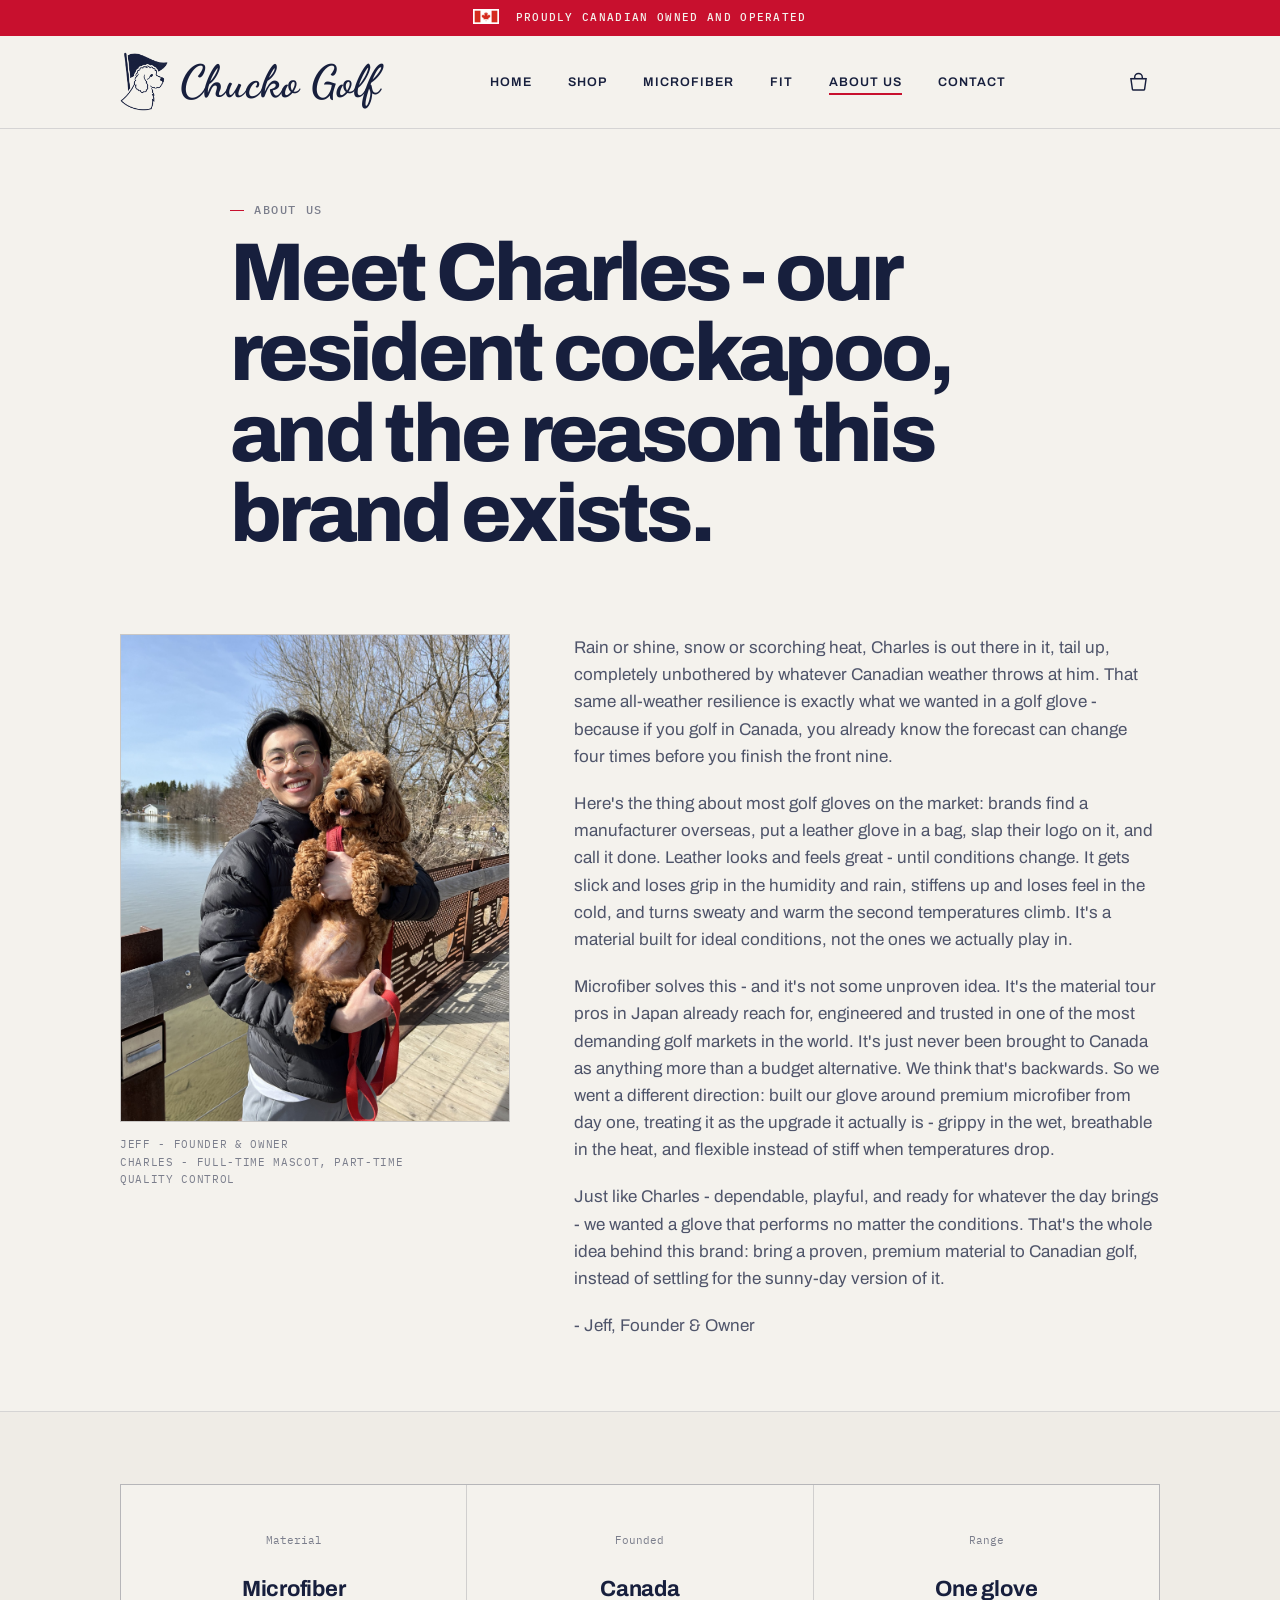
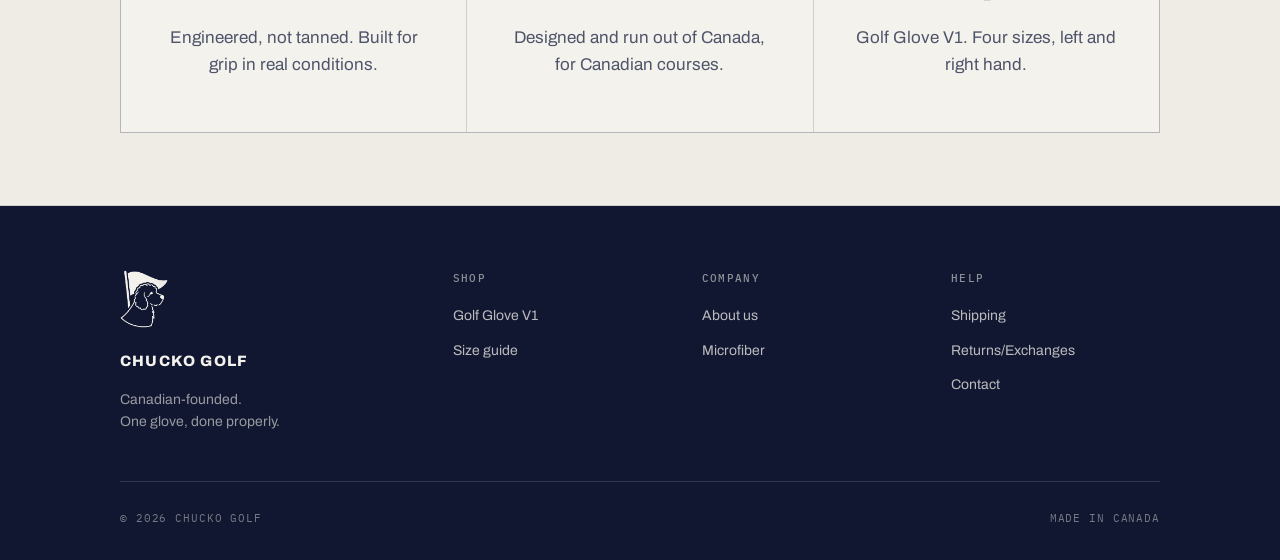
==== about.html @ 83b44443 "Initial commit: Chucko Golf marketing site Home, Shop, About us, Contact, and Returns/Exchanges page" ====
<!DOCTYPE html>
<html lang="en-CA">
<head>
<meta charset="UTF-8">
<meta name="viewport" content="width=device-width, initial-scale=1.0">
<title>About us - Chucko Golf</title>
<meta name="description" content="Meet Charles, the cockapoo behind Chucko Golf, and the reason this brand exists.">
<link rel="stylesheet" href="css/styles.css">
</head>
<body>

<div class="top-banner"><img class="flag-icon" src="uploads/Canada-outline.png" alt="" aria-hidden="true"> Proudly Canadian Owned and Operated</div>

<nav class="site-nav">
  <div class="wrap">
    <a href="index.html" class="nav-brand">
      <img class="logo-mark" src="uploads/logo.png" alt="Chucko Golf logo mark">
      <span class="wordmark">Chucko Golf</span>
    </a>
    <ul class="nav-links">
      <li><a href="index.html">Home</a></li>
      <li><a href="shop.html">Shop</a></li>
      <li><a href="index.html#microfiber">Microfiber</a></li>
      <li><a href="index.html#fit">Fit</a></li>
      <li><a href="about.html" class="current">About us</a></li>
      <li><a href="contact.html">Contact</a></li>
    </ul>
    <div class="nav-right">
      <a href="shop.html" class="basket" aria-label="Basket">
        <svg viewBox="0 0 22 20" fill="none" stroke="currentColor" stroke-width="1.5" aria-hidden="true" focusable="false">
          <line x1="3" y1="7" x2="19" y2="7"/>
          <path d="M3 7h16l-1.6 11.2a1 1 0 0 1-1 .8H5.6a1 1 0 0 1-1-.8L3 7z"/>
          <path d="M7 7V5.5a4 4 0 0 1 8 0V7"/>
        </svg>
      </a>
      <button class="nav-toggle" aria-label="Open menu" aria-expanded="false">
        <span></span>
      </button>
    </div>
  </div>
</nav>

<!-- HERO -->
<section class="about-hero bg-paper no-border" style="padding-bottom:8px;">
  <div class="wrap">
    <p class="eyebrow">About us</p>
    <h1 class="h-display">Meet Charles - our resident cockapoo, and the reason this brand exists.</h1>
  </div>
</section>

<!-- BODY: PHOTO + CLIENT COPY -->
<section class="about-body bg-paper">
  <div class="wrap two-col">
    <div>
      <div class="plate" style="aspect-ratio: 4/5;">
        <img class="plate-photo-img" src="uploads/owners.jpg" alt="Charles, the cockapoo behind Chucko Golf, with his owner">
      </div>
      <p class="about-photo-caption">Jeff - Founder & Owner<br>Charles - Full-time mascot, Part-time quality control</p>
    </div>
    <div class="client-copy body-copy">
      <p>Rain or shine, snow or scorching heat, Charles is out there in it, tail up, completely unbothered by whatever Canadian weather throws at him. That same all-weather resilience is exactly what we wanted in a golf glove - because if you golf in Canada, you already know the forecast can change four times before you finish the front nine.</p>
      <p>Here's the thing about most golf gloves on the market: brands find a manufacturer overseas, put a leather glove in a bag, slap their logo on it, and call it done. Leather looks and feels great - until conditions change. It gets slick and loses grip in the humidity and rain, stiffens up and loses feel in the cold, and turns sweaty and warm the second temperatures climb. It's a material built for ideal conditions, not the ones we actually play in.</p>
      <p>Microfiber solves this - and it's not some unproven idea. It's the material tour pros in Japan already reach for, engineered and trusted in one of the most demanding golf markets in the world. It's just never been brought to Canada as anything more than a budget alternative. We think that's backwards. So we went a different direction: built our glove around premium microfiber from day one, treating it as the upgrade it actually is - grippy in the wet, breathable in the heat, and flexible instead of stiff when temperatures drop.</p>
      <p>Just like Charles - dependable, playful, and ready for whatever the day brings - we wanted a glove that performs no matter the conditions. That's the whole idea behind this brand: bring a proven, premium material to Canadian golf, instead of settling for the sunny-day version of it.</p>
      <p class="signature">- Jeff, Founder & Owner</p>
    </div>
  </div>
</section>

<!-- FACTS THREE-UP -->
<section class="bg-paper-alt facts-row">
  <div class="wrap">
    <div class="grid-3">
      <div>
        <p class="benefit-index">Material</p>
        <p class="benefit-title">Microfiber</p>
        <p class="body-copy">Engineered, not tanned. Built for grip in real conditions.</p>
      </div>
      <div>
        <p class="benefit-index">Founded</p>
        <p class="benefit-title">Canada</p>
        <p class="body-copy">Designed and run out of Canada, for Canadian courses.</p>
      </div>
      <div>
        <p class="benefit-index">Range</p>
        <p class="benefit-title">One glove</p>
        <p class="body-copy">Golf Glove V1. Four sizes, left and right hand.</p>
      </div>
    </div>
  </div>
</section>

<footer>
  <div class="wrap">
    <div class="footer-grid">
      <div class="footer-brand">
        <img class="footer-logo" src="uploads/logo-white.png" alt="Chucko Golf logo mark">
        <span class="wordmark">Chucko Golf</span>
        <p>Canadian-founded.<br>One glove, done properly.</p>
      </div>
      <div class="footer-col">
        <h3>Shop</h3>
        <ul>
          <li><a href="shop.html">Golf Glove V1</a></li>
          <li><a href="index.html#fit">Size guide</a></li>
        </ul>
      </div>
      <div class="footer-col">
        <h3>Company</h3>
        <ul>
          <li><a href="about.html">About us</a></li>
          <li><a href="index.html#microfiber">Microfiber</a></li>
        </ul>
      </div>
      <div class="footer-col">
        <h3>Help</h3>
        <ul>
          <li><a href="#">Shipping</a></li>
          <li><a href="returns.html">Returns/Exchanges</a></li>
          <li><a href="contact.html">Contact</a></li>
        </ul>
      </div>
    </div>
    <div class="footer-bottom">
      <span>&copy; 2026 Chucko Golf</span>
      <span>Made in Canada</span>
    </div>
  </div>
</footer>

<script src="js/main.js"></script>
</body>
</html>
---- css/styles.css ----
/* Chucko Golf — design system
   Tokens sourced from CLAUDE.md build brief. */

@import url('https://fonts.googleapis.com/css2?family=Archivo:ital,wght@0,400;0,500;0,600;0,700;0,800;1,900&family=IBM+Plex+Mono:wght@400;500&family=Dancing+Script:wght@600;700&display=swap');

:root {
  --ink: #171f3d;
  --navy-deep: #111730;
  --paper: #f4f2ed;
  --paper-alt: #efece6;
  --plate: #e6e3dc;
  --canada-red: #c8102e;
  --ink-75: rgba(23, 31, 61, .75);
  --ink-55: rgba(23, 31, 61, .55);
  --hairline: rgba(23, 31, 61, .14);

  --font-display: 'Archivo', sans-serif;
  --font-mono: 'IBM Plex Mono', monospace;

  --max-width: 1120px;
  --gutter: 40px;
}

* { box-sizing: border-box; }

html { scroll-behavior: smooth; }

body {
  margin: 0;
  background: var(--paper);
  color: var(--ink);
  font-family: var(--font-display);
  font-size: 16px;
  line-height: 1.6;
  -webkit-font-smoothing: antialiased;
}

img { max-width: 100%; display: block; }

a { color: inherit; text-decoration: none; }

ul { margin: 0; padding: 0; list-style: none; }

.wrap {
  max-width: var(--max-width);
  margin: 0 auto;
  padding: 0 var(--gutter);
}

/* ---------- Type ---------- */

h1, h2, h3 { margin: 0; font-family: var(--font-display); }

.h-display {
  font-weight: 800;
  font-size: clamp(44px, 6.4vw, 92px);
  line-height: .98;
  letter-spacing: -.045em;
}

.h-section {
  font-weight: 700;
  font-size: clamp(32px, 3.4vw, 46px);
  line-height: 1.05;
  letter-spacing: -.03em;
}

p { text-wrap: pretty; }

.body-copy {
  font-size: 17px;
  line-height: 1.6;
  color: var(--ink-75);
}

.eyebrow {
  font-family: var(--font-mono);
  font-weight: 500;
  font-size: 11.5px;
  text-transform: uppercase;
  letter-spacing: .14em;
  color: var(--ink-55);
  margin: 0 0 14px;
}

.eyebrow::before {
  content: '';
  display: inline-block;
  width: 14px;
  height: 1px;
  background: var(--canada-red);
  margin-right: 10px;
  vertical-align: middle;
}

/* ---------- Buttons ---------- */

.btn {
  display: inline-flex;
  align-items: center;
  justify-content: center;
  gap: 8px;
  font-family: var(--font-display);
  font-weight: 600;
  font-size: 13px;
  text-transform: uppercase;
  letter-spacing: .08em;
  padding: 16px 30px;
  border: 1px solid var(--ink);
  border-radius: 0;
  cursor: pointer;
  min-height: 44px;
  background: none;
  transition: background .15s ease, color .15s ease;
}

.btn-primary {
  background: var(--ink);
  color: var(--paper);
}
.btn-primary:hover { background: var(--navy-deep); }

.btn-outline {
  background: transparent;
  color: var(--ink);
}
.btn-outline:hover { background: var(--ink); color: var(--paper); }

.btn-inverted {
  background: var(--paper);
  color: var(--ink);
  border-color: var(--paper);
}
.btn-inverted:hover { background: var(--plate); }

.btn-inverted-outline {
  background: transparent;
  color: var(--paper);
  border-color: var(--paper);
}
.btn-inverted-outline:hover { background: var(--paper); color: var(--ink); }

.btn:disabled {
  opacity: .35;
  cursor: not-allowed;
}

/* ---------- Top banner ---------- */

.top-banner {
  background: var(--canada-red);
  color: var(--paper);
  text-align: center;
  padding: 9px var(--gutter);
  font-family: var(--font-mono);
  font-weight: 500;
  font-size: 11px;
  text-transform: uppercase;
  letter-spacing: .12em;
}

/* ---------- Nav ---------- */

.site-nav {
  background: var(--paper);
  border-bottom: 1px solid var(--hairline);
  position: sticky;
  top: 0;
  z-index: 50;
}

.site-nav .wrap {
  display: flex;
  align-items: center;
  justify-content: space-between;
  min-height: 84px;
  padding-top: 10px;
  padding-bottom: 10px;
  gap: 24px;
}

.nav-brand {
  display: flex;
  align-items: center;
  gap: 12px;
  min-width: 0;
}

.logo-mark {
  width: 48px;
  height: 59px;
  flex: none;
  object-fit: contain;
  display: block;
}

.logo-chip {
  width: 64px;
  height: 64px;
  background: var(--paper);
  display: inline-flex;
  align-items: center;
  justify-content: center;
  flex: none;
  margin-bottom: 24px;
}

.logo-chip img {
  width: 34px;
  height: 42px;
  object-fit: contain;
  display: block;
}

.top-banner img.flag-icon {
  display: inline-block;
  width: 26px;
  height: auto;
  vertical-align: middle;
  margin-right: 8px;
  margin-top: -3px;
}

.wordmark {
  font-weight: 800;
  font-size: 18px;
  letter-spacing: -.02em;
  white-space: nowrap;
}

.site-nav .wordmark {
  font-family: 'Dancing Script', cursive;
  font-style: normal;
  font-weight: 700;
  font-size: 45px;
  letter-spacing: 0;
}

.nav-links {
  display: flex;
  gap: 36px;
  font-family: var(--font-display);
  font-weight: 600;
  font-size: 12.5px;
  text-transform: uppercase;
  letter-spacing: .08em;
}

.nav-links a {
  padding-bottom: 4px;
  border-bottom: 2px solid transparent;
}

.nav-links a:hover { color: var(--ink-75); }

.nav-links a.current {
  border-bottom-color: var(--canada-red);
}

.nav-right {
  display: flex;
  align-items: center;
  gap: 20px;
  font-family: var(--font-mono);
  font-size: 13px;
}

.basket {
  display: flex;
  align-items: center;
  gap: 8px;
  min-width: 44px;
  min-height: 44px;
  justify-content: center;
  position: relative;
}

.basket svg {
  width: 21px;
  height: 19px;
  color: var(--ink);
}

.nav-toggle {
  display: none;
  width: 44px;
  height: 44px;
  border: 1px solid var(--ink);
  background: none;
  align-items: center;
  justify-content: center;
  cursor: pointer;
}
.nav-toggle span,
.nav-toggle span::before,
.nav-toggle span::after {
  content: '';
  display: block;
  width: 18px;
  height: 1.5px;
  background: var(--ink);
  position: relative;
}
.nav-toggle span::before { top: -6px; position: absolute; }
.nav-toggle span::after { top: 6px; position: absolute; }

/* ---------- Sections ---------- */

section { padding: 72px 0; border-bottom: 1px solid var(--hairline); }
section.no-border { border-bottom: none; }

.bg-paper { background: var(--paper); }
.bg-paper-alt { background: var(--paper-alt); }
.bg-navy { background: var(--ink); color: var(--paper); border-bottom: none; }
.bg-navy .eyebrow { color: rgba(244,242,237,.55); }
.bg-navy .body-copy { color: rgba(244,242,237,.75); }

/* ---------- Placeholder plates (stand-ins for missing photography) ---------- */

.plate {
  background: var(--plate);
  border: 1px solid var(--hairline);
  display: flex;
  align-items: center;
  justify-content: center;
  position: relative;
  min-width: 0;
  min-height: 0;
}

.plate-ruled {
  background-image: repeating-linear-gradient(
    to bottom,
    transparent, transparent 39px,
    rgba(23,31,61,.08) 39px, rgba(23,31,61,.08) 40px
  );
}

.plate-label {
  font-family: var(--font-mono);
  font-size: 11px;
  text-transform: uppercase;
  letter-spacing: .1em;
  color: var(--ink-55);
  text-align: center;
  padding: 20px;
  border: 1px dashed var(--ink-55);
  background: var(--paper);
}

.plate-product-img {
  max-width: 78%;
  max-height: 78%;
  object-fit: contain;
  mix-blend-mode: multiply;
}

.plate-product-img.flip { transform: scaleX(-1); }

.plate-photo-img {
  width: 100%;
  height: 100%;
  object-fit: cover;
}

/* ---------- Hero ---------- */

.hero .wrap {
  display: grid;
  grid-template-columns: 1.05fr .95fr;
  gap: 56px;
  align-items: center;
  padding-top: 24px;
  padding-bottom: 8px;
}

.hero-copy p.body-copy { margin: 24px 0 34px; max-width: 46ch; }

.hero-actions { display: flex; gap: 16px; flex-wrap: wrap; }

.hero-plate { aspect-ratio: 4 / 5; }

/* ---------- Benefits three-up ---------- */

.grid-3 {
  display: grid;
  grid-template-columns: repeat(3, 1fr);
  gap: 1px;
  background: var(--hairline);
  border: 1px solid var(--hairline);
}

.grid-3 > div {
  background: var(--paper);
  padding: 36px;
  min-width: 0;
}

.benefit-index {
  font-family: var(--font-mono);
  font-size: 11px;
  color: var(--ink-55);
  margin-bottom: 20px;
}

.benefit-title {
  font-weight: 700;
  font-size: 20px;
  letter-spacing: -.01em;
  margin-bottom: 10px;
}

/* ---------- Two-column w/ table ---------- */

.two-col {
  display: grid;
  grid-template-columns: 1fr 1fr;
  gap: 64px;
  align-items: start;
}

table.spec-table {
  width: 100%;
  min-width: 380px;
  border-collapse: collapse;
  font-family: var(--font-mono);
  font-size: 12.5px;
}

table.spec-table th,
table.spec-table td {
  border: 1px solid var(--hairline);
  padding: 14px 16px;
  text-align: left;
}

table.spec-table th {
  text-transform: uppercase;
  letter-spacing: .08em;
  font-weight: 500;
  color: var(--ink-55);
  background: var(--paper-alt);
}

/* ---------- Size table ---------- */

.table-scroll {
  overflow-x: auto;
  -webkit-overflow-scrolling: touch;
}

.scroll-hint {
  display: none;
  font-family: var(--font-mono);
  font-size: 10.5px;
  text-transform: uppercase;
  letter-spacing: .1em;
  color: var(--ink-55);
  margin: -8px 0 14px;
}

.size-table {
  width: 100%;
  min-width: 400px;
  border-collapse: collapse;
}

.size-table th,
.size-table td {
  border: 1px solid var(--hairline);
  padding: 20px 16px;
  text-align: center;
}

.size-table th {
  font-family: var(--font-mono);
  font-size: 11px;
  text-transform: uppercase;
  letter-spacing: .1em;
  color: var(--ink-55);
  font-weight: 500;
  background: var(--paper-alt);
}

.size-table td {
  font-family: var(--font-mono);
  font-size: 14px;
}

/* ---------- Navy band CTA ---------- */

.band-cta {
  text-align: center;
}
.band-cta .h-section { color: var(--paper); margin-bottom: 20px; }
.band-cta .body-copy { margin: 0 auto 32px; max-width: 52ch; }

/* ---------- About teaser ---------- */

.about-teaser .wrap {
  display: grid;
  grid-template-columns: .9fr 1.1fr;
  gap: 56px;
  align-items: center;
}

.watermark-plate {
  position: relative;
  min-height: 320px;
  background: var(--paper-alt);
  border: 1px solid var(--hairline);
  overflow: hidden;
  display: flex;
  align-items: center;
  justify-content: center;
}

.watermark-mark {
  font-family: var(--font-mono);
  font-size: 12px;
  color: var(--ink-55);
  text-transform: uppercase;
  letter-spacing: .1em;
}

.watermark-logo {
  width: 68%;
  object-fit: contain;
  mix-blend-mode: multiply;
  opacity: .16;
}

/* ---------- Footer ---------- */

footer {
  background: var(--navy-deep);
  color: rgba(244,242,237,.75);
  padding: 64px 0 32px;
}

.footer-grid {
  display: grid;
  grid-template-columns: 1.4fr 1fr 1fr 1fr;
  gap: 40px;
  padding-bottom: 48px;
  border-bottom: 1px solid rgba(244,242,237,.14);
}

.footer-brand {
  display: flex;
  flex-direction: column;
  align-items: flex-start;
}

.footer-logo {
  width: 48px;
  height: 59px;
  object-fit: contain;
  display: block;
  margin-bottom: 20px;
}

.footer-brand .wordmark {
  color: var(--paper);
  text-transform: uppercase;
  font-size: 15px;
  letter-spacing: .08em;
}

.footer-brand p {
  font-size: 14px;
  line-height: 1.6;
  margin: 16px 0 0;
  max-width: 30ch;
  color: rgba(244,242,237,.6);
}

.footer-col h3 {
  font-family: var(--font-mono);
  font-size: 11px;
  text-transform: uppercase;
  letter-spacing: .12em;
  color: rgba(244,242,237,.55);
  margin-bottom: 18px;
  font-weight: 500;
}

.footer-col ul li { margin-bottom: 12px; font-size: 14px; }
.footer-col ul li a:hover { color: var(--paper); }

.footer-bottom {
  display: flex;
  justify-content: space-between;
  align-items: center;
  padding-top: 28px;
  font-family: var(--font-mono);
  font-size: 11px;
  color: rgba(244,242,237,.45);
  text-transform: uppercase;
  letter-spacing: .08em;
  flex-wrap: wrap;
  gap: 12px;
}

/* ================= Shop page ================= */

.shop-layout {
  display: grid;
  grid-template-columns: 1.1fr .9fr;
  gap: 64px;
  align-items: start;
}

.gallery-main { aspect-ratio: 1 / 1; margin-bottom: 12px; }

.gallery-thumbs {
  display: grid;
  grid-template-columns: repeat(4, 1fr);
  gap: 10px;
}

.gallery-thumbs .plate { min-height: 0; aspect-ratio: 1 / 1; cursor: pointer; }
.gallery-thumbs .plate-label { font-size: 8.5px; padding: 8px; }

.buy-col .eyebrow { margin-bottom: 12px; }
.buy-col h1 { margin-bottom: 14px; }

.price-row {
  display: flex;
  align-items: baseline;
  gap: 14px;
  margin: 18px 0 22px;
}
.price-now {
  font-family: var(--font-display);
  font-weight: 700;
  font-size: 28px;
}
.price-bundle {
  font-family: var(--font-mono);
  font-size: 12.5px;
  color: var(--ink-55);
}

.buy-col .body-copy { margin: 0 0 32px; }

.option-block { margin-bottom: 28px; }

.option-label {
  font-family: var(--font-mono);
  font-size: 11px;
  text-transform: uppercase;
  letter-spacing: .1em;
  color: var(--ink-55);
  margin-bottom: 12px;
}

.toggle-row, .size-row {
  display: flex;
  gap: 10px;
  flex-wrap: wrap;
}

.toggle-btn, .size-btn {
  min-width: 56px;
  min-height: 44px;
  padding: 0 16px;
  border: 1px solid var(--ink);
  background: var(--paper);
  font-family: var(--font-mono);
  font-size: 12.5px;
  cursor: pointer;
  text-transform: uppercase;
  letter-spacing: .05em;
}

.toggle-btn.active, .size-btn.active {
  background: var(--ink);
  color: var(--paper);
}

.size-btn:disabled {
  color: var(--ink-55);
  border-color: var(--hairline);
  background: var(--paper-alt);
  cursor: not-allowed;
  text-decoration: line-through;
}

.qty-stepper {
  display: inline-flex;
  align-items: stretch;
  border: 1px solid var(--ink);
}

.qty-stepper button {
  width: 44px;
  min-height: 44px;
  background: var(--paper);
  border: none;
  font-family: var(--font-mono);
  font-size: 16px;
  cursor: pointer;
}
.qty-stepper button:hover { background: var(--paper-alt); }

.qty-stepper input {
  width: 48px;
  border: none;
  border-left: 1px solid var(--ink);
  border-right: 1px solid var(--ink);
  text-align: center;
  font-family: var(--font-mono);
  font-size: 14px;
  background: var(--paper);
}

.buy-actions { display: flex; gap: 14px; margin: 32px 0 24px; }
.buy-actions .btn { flex: 1; }

.reassurance {
  font-family: var(--font-mono);
  font-size: 12px;
  color: var(--ink-55);
  border-top: 1px solid var(--hairline);
  padding-top: 20px;
}
.reassurance li { margin-bottom: 8px; display: flex; gap: 10px; }
.reassurance li::before { content: '—'; }

.product-card { }
.product-card .plate { aspect-ratio: 1 / 1; margin-bottom: 18px; }
.product-card h3 { font-size: 17px; font-weight: 700; margin-bottom: 6px; }
.product-card .price-now { font-size: 16px; }
.product-note {
  font-family: var(--font-mono);
  font-size: 10.5px;
  color: var(--ink-55);
  margin-top: 8px;
}

/* ================= About page ================= */

.about-hero .wrap { max-width: 900px; }
.about-hero .h-display { max-width: 16ch; }

.about-body .two-col { grid-template-columns: .8fr 1.2fr; }
.about-photo-caption {
  font-family: var(--font-mono);
  font-size: 11px;
  color: var(--ink-55);
  margin-top: 14px;
  text-transform: uppercase;
  letter-spacing: .06em;
}

.client-copy p { margin: 0 0 20px; }
.client-copy p:last-child { margin-bottom: 0; }

.client-copy .signature {
  margin-top: 8px;
  color: var(--ink-75);
}

.pull-quote {
  text-align: center;
  padding: 0;
}
.pull-quote blockquote {
  margin: 0 auto;
  max-width: 700px;
  font-family: var(--font-display);
  font-weight: 500;
  font-size: clamp(22px, 2.6vw, 30px);
  line-height: 1.35;
  letter-spacing: -.01em;
}
.pull-quote cite {
  display: block;
  margin-top: 20px;
  font-family: var(--font-mono);
  font-style: normal;
  font-size: 12px;
  color: var(--ink-55);
  text-transform: uppercase;
  letter-spacing: .1em;
}

.facts-row { text-align: center; }
.facts-row .benefit-title { font-size: 22px; }

/* ================= Contact page ================= */

.contact-form {
  max-width: 640px;
  margin: 0 auto;
  display: flex;
  flex-direction: column;
  gap: 20px;
}

.form-row {
  display: grid;
  grid-template-columns: 1fr 1fr;
  gap: 20px;
}

.form-input {
  width: 100%;
  border: 1px solid var(--hairline);
  background: var(--paper);
  padding: 14px 16px;
  min-height: 48px;
  font-family: var(--font-display);
  font-size: 14px;
  color: var(--ink);
}

.form-input:focus {
  outline: none;
  border-color: var(--ink);
}

.form-input::placeholder {
  color: var(--ink-55);
}

.form-textarea {
  min-height: 150px;
  resize: vertical;
  font-family: inherit;
}

.contact-form .btn {
  align-self: flex-start;
}

.form-success {
  display: flex;
  align-items: center;
  gap: 10px;
  font-size: 14px;
  color: var(--ink);
  background: var(--paper-alt);
  border: 1px solid var(--hairline);
  padding: 16px 18px;
}

.form-success[hidden] {
  display: none;
}

.success-mark {
  font-family: var(--font-mono);
  font-weight: 600;
  color: #2e6b3e;
}

/* ================= Returns page ================= */

.defective-callout {
  border: 1px solid var(--hairline);
  background: var(--paper-alt);
  padding: 32px 36px;
  text-align: center;
}

.defective-callout .benefit-title {
  margin-bottom: 10px;
}

/* ---------- Responsive ---------- */

@media (max-width: 1100px) and (min-width: 901px) {
  .site-nav .wordmark { font-size: 40px; }
}

@media (max-width: 900px) {
  .site-nav .wordmark { font-size: 16px; }

  .nav-links {
    display: none;
    position: absolute;
    top: 84px;
    left: 0;
    right: 0;
    background: var(--paper);
    border-bottom: 1px solid var(--hairline);
    flex-direction: column;
    gap: 0;
    padding: 8px var(--gutter) 20px;
  }
  .nav-links.is-open { display: flex; }
  .nav-links li { width: 100%; }
  .nav-links a {
    display: block;
    padding: 14px 0;
    border-bottom: 1px solid var(--hairline);
  }
  .nav-links a.current { border-bottom: 1px solid var(--hairline); color: var(--canada-red); }
  .nav-toggle { display: flex; }

  .hero .wrap,
  .two-col,
  .about-teaser .wrap,
  .shop-layout,
  .about-body .two-col {
    grid-template-columns: 1fr;
  }

  .hero .wrap > *,
  .two-col > *,
  .about-teaser .wrap > *,
  .shop-layout > *,
  .about-body .two-col > * {
    min-width: 0;
  }

  .grid-3 { grid-template-columns: 1fr; }

  .footer-grid { grid-template-columns: 1fr 1fr; gap: 32px; }

  .h-display { max-width: none !important; }

  section { padding: 56px 0; }

  .scroll-hint { display: block; }
}

@media (max-width: 560px) {
  .footer-grid { grid-template-columns: 1fr; }
  .size-table, .spec-table { font-size: 11px; }
  .buy-actions { flex-direction: column; }
  .form-row { grid-template-columns: 1fr; }
}
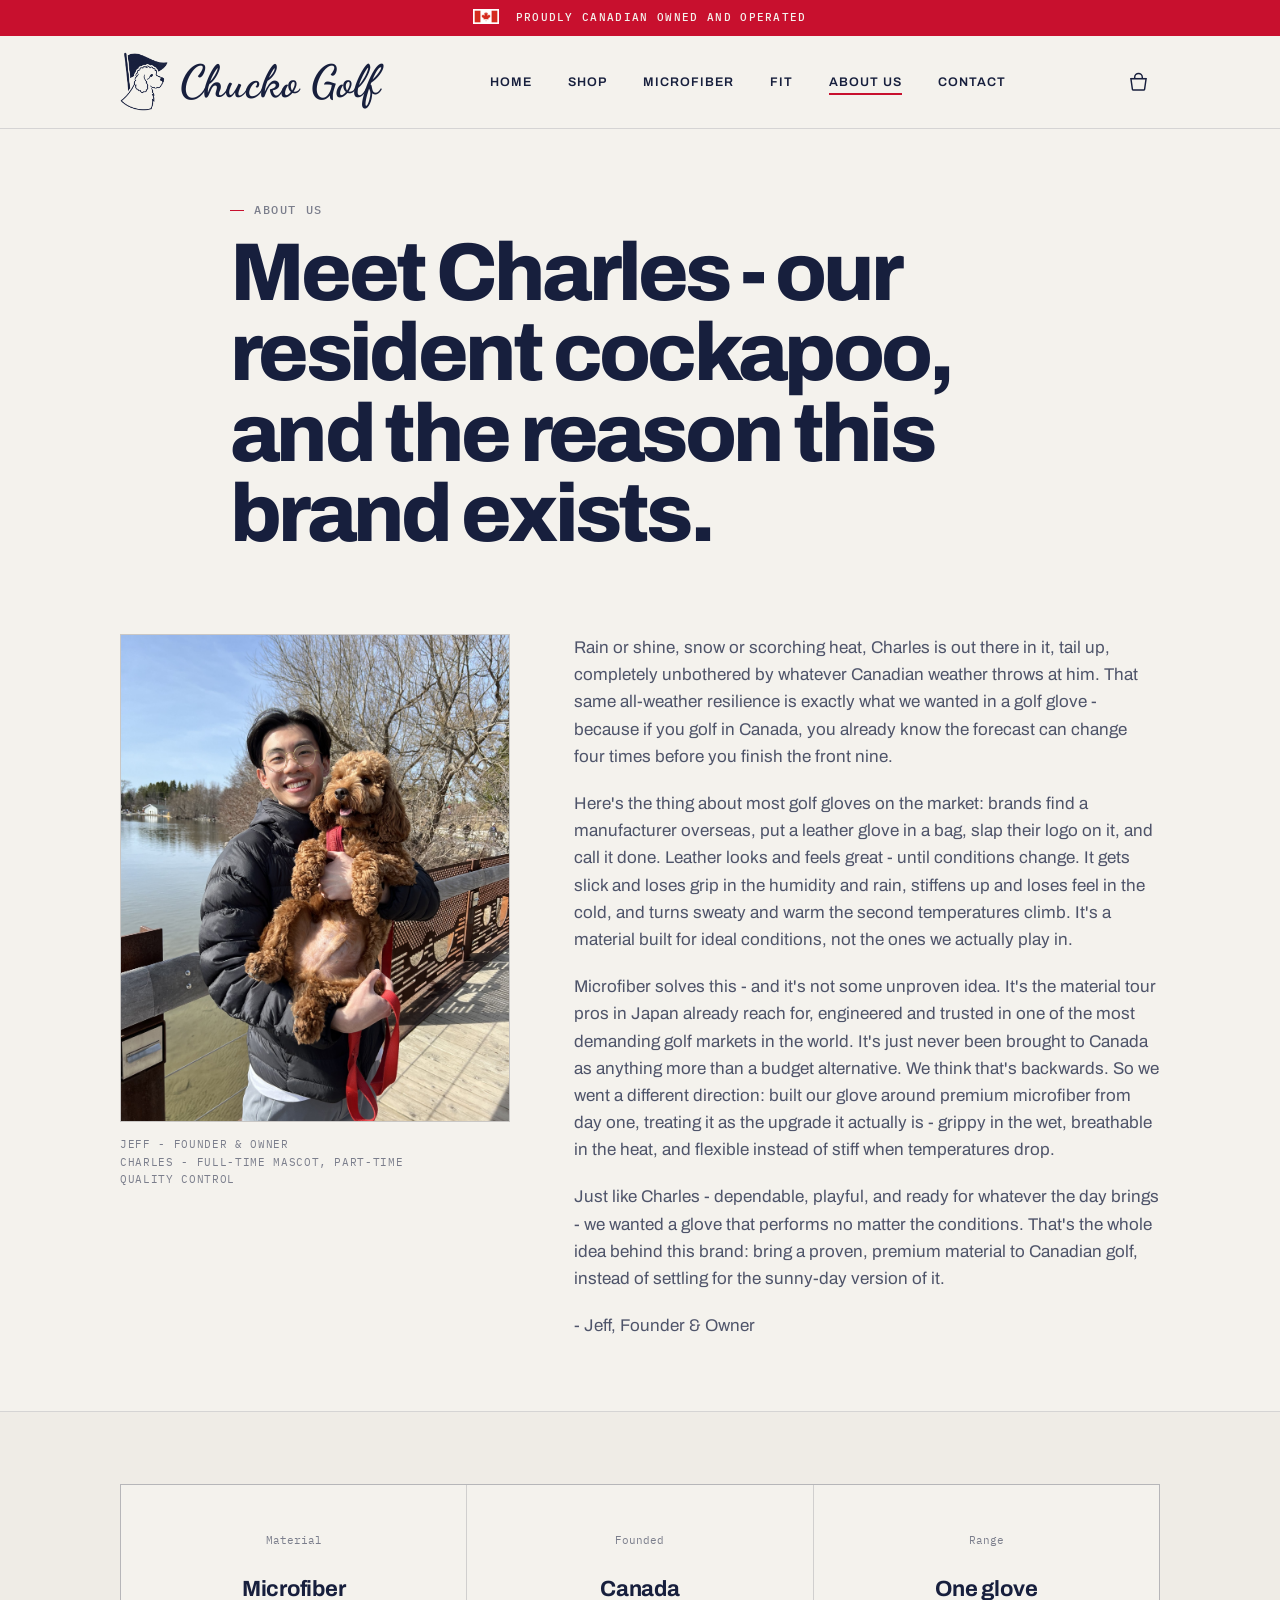
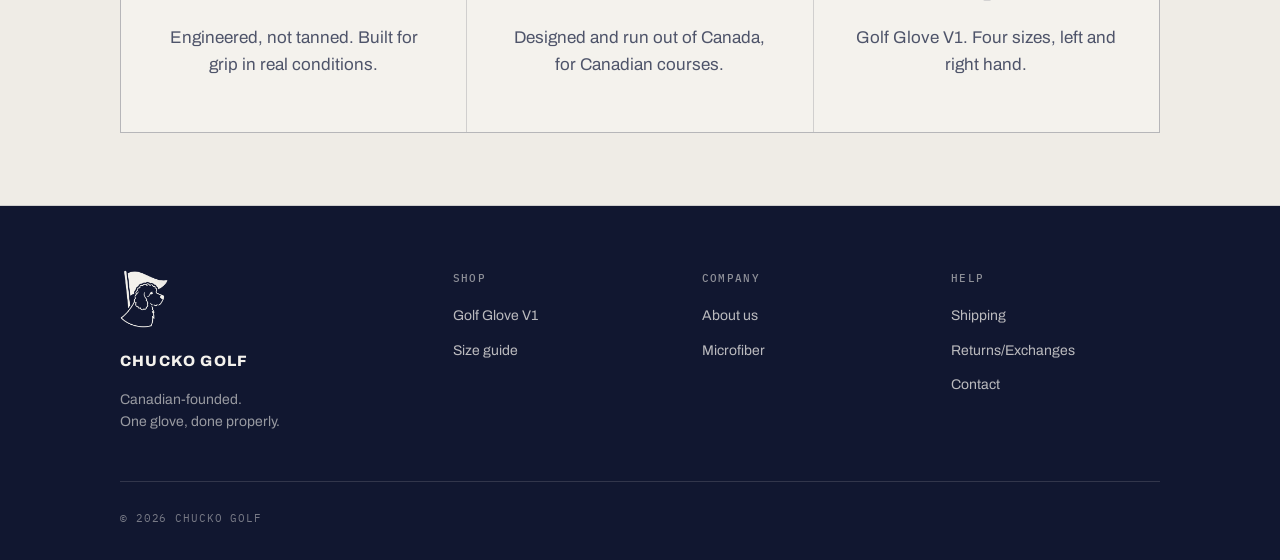
==== commit c02eb8fd: "Remove "Made in Canada" from footer bottom bar Co-Authored-By: Claude Sonnet 5 <noreply@anthropic.co" ====
--- a/about.html
+++ b/about.html
@@ -123,7 +123,6 @@
     </div>
     <div class="footer-bottom">
       <span>&copy; 2026 Chucko Golf</span>
-      <span>Made in Canada</span>
     </div>
   </div>
 </footer>
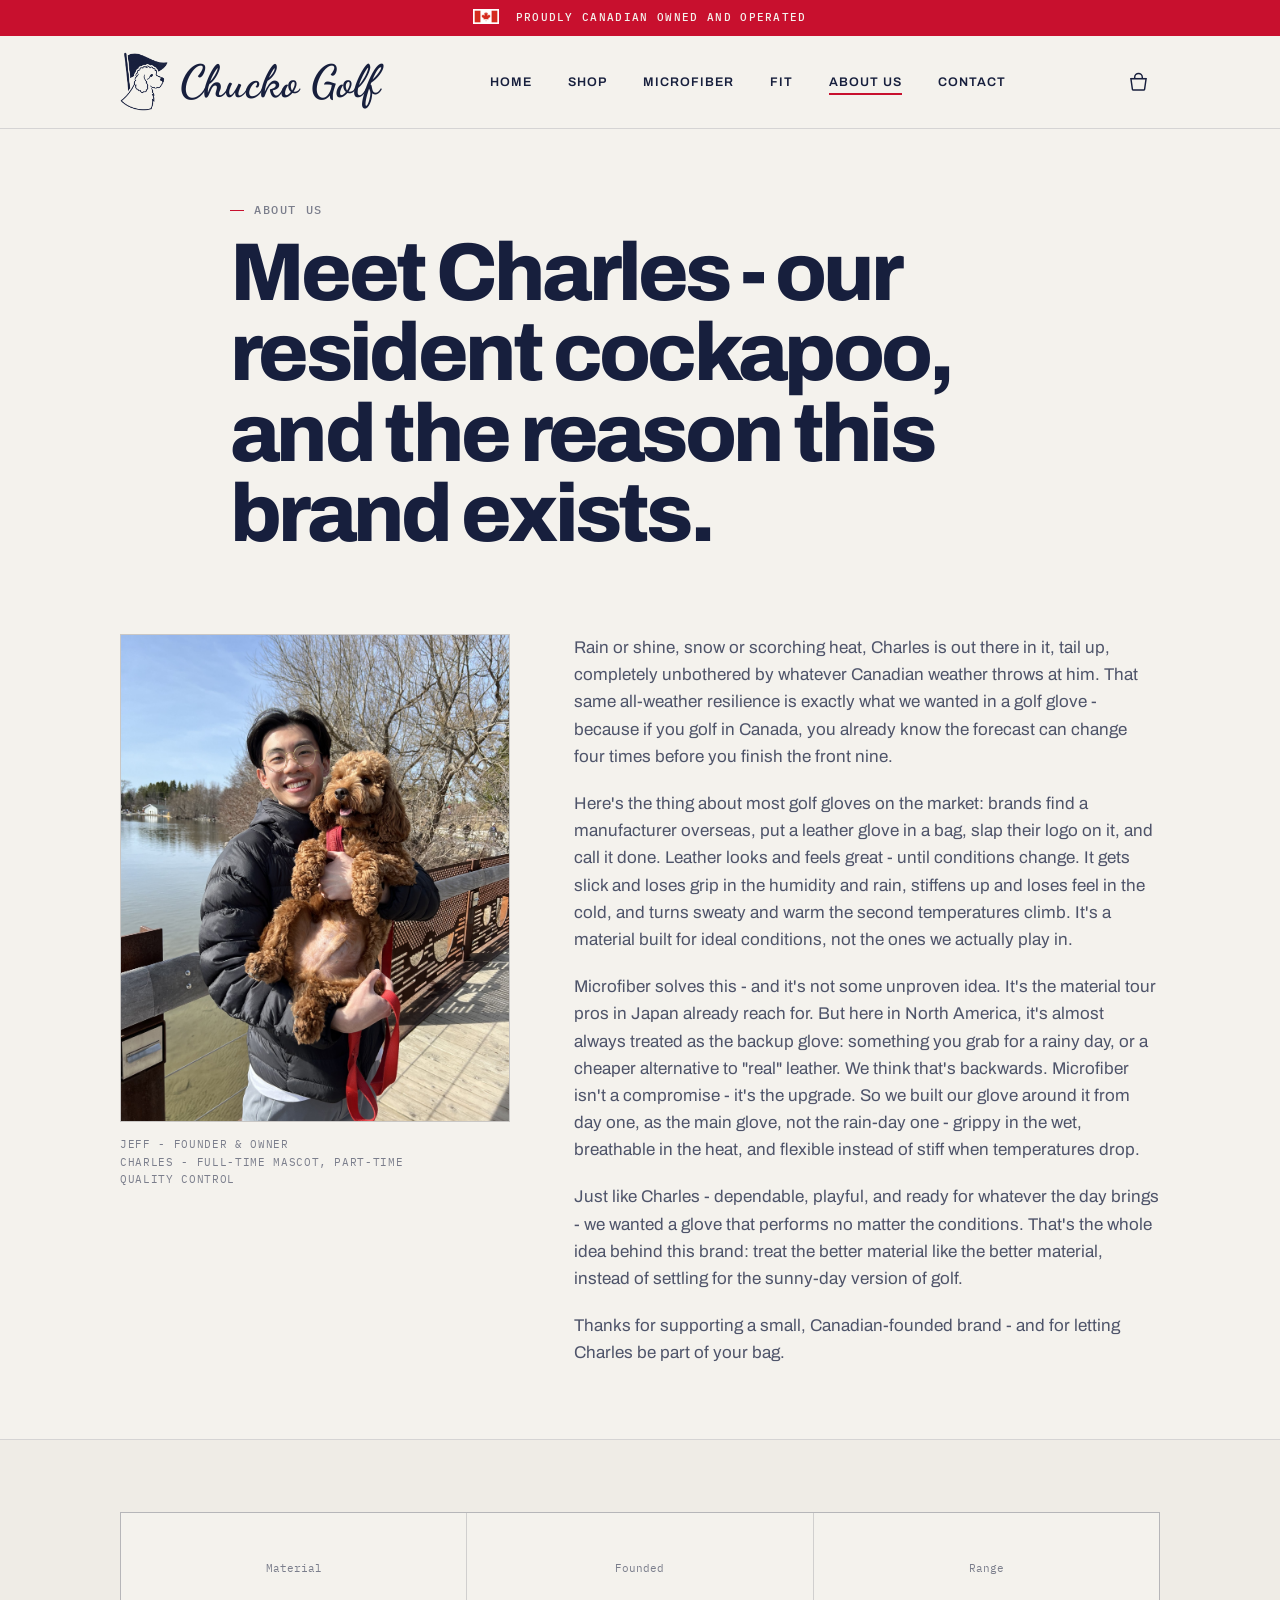
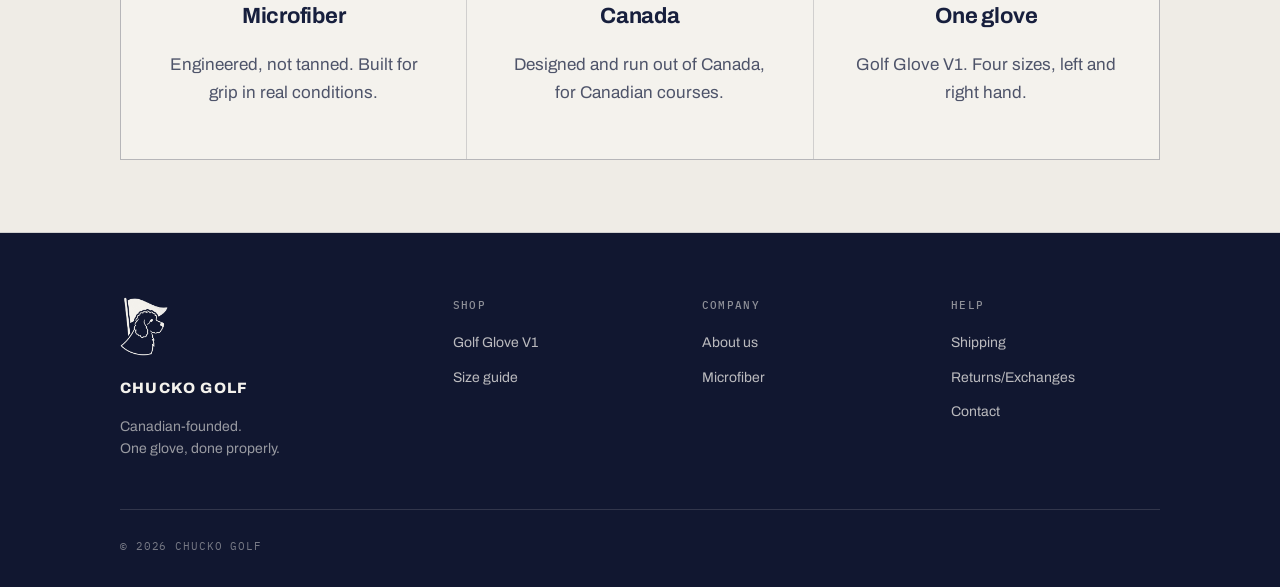
==== commit 5880746b: "Update microfiber positioning copy on Home and About pages Reframe microfiber as the primary/upgrade" ====
--- a/about.html
+++ b/about.html
@@ -60,9 +60,9 @@
     <div class="client-copy body-copy">
       <p>Rain or shine, snow or scorching heat, Charles is out there in it, tail up, completely unbothered by whatever Canadian weather throws at him. That same all-weather resilience is exactly what we wanted in a golf glove - because if you golf in Canada, you already know the forecast can change four times before you finish the front nine.</p>
       <p>Here's the thing about most golf gloves on the market: brands find a manufacturer overseas, put a leather glove in a bag, slap their logo on it, and call it done. Leather looks and feels great - until conditions change. It gets slick and loses grip in the humidity and rain, stiffens up and loses feel in the cold, and turns sweaty and warm the second temperatures climb. It's a material built for ideal conditions, not the ones we actually play in.</p>
-      <p>Microfiber solves this - and it's not some unproven idea. It's the material tour pros in Japan already reach for, engineered and trusted in one of the most demanding golf markets in the world. It's just never been brought to Canada as anything more than a budget alternative. We think that's backwards. So we went a different direction: built our glove around premium microfiber from day one, treating it as the upgrade it actually is - grippy in the wet, breathable in the heat, and flexible instead of stiff when temperatures drop.</p>
-      <p>Just like Charles - dependable, playful, and ready for whatever the day brings - we wanted a glove that performs no matter the conditions. That's the whole idea behind this brand: bring a proven, premium material to Canadian golf, instead of settling for the sunny-day version of it.</p>
-      <p class="signature">- Jeff, Founder & Owner</p>
+      <p>Microfiber solves this - and it's not some unproven idea. It's the material tour pros in Japan already reach for. But here in North America, it's almost always treated as the backup glove: something you grab for a rainy day, or a cheaper alternative to "real" leather. We think that's backwards. Microfiber isn't a compromise - it's the upgrade. So we built our glove around it from day one, as the main glove, not the rain-day one - grippy in the wet, breathable in the heat, and flexible instead of stiff when temperatures drop.</p>
+      <p>Just like Charles - dependable, playful, and ready for whatever the day brings - we wanted a glove that performs no matter the conditions. That's the whole idea behind this brand: treat the better material like the better material, instead of settling for the sunny-day version of golf.</p>
+      <p>Thanks for supporting a small, Canadian-founded brand - and for letting Charles be part of your bag.</p>
     </div>
   </div>
 </section>
